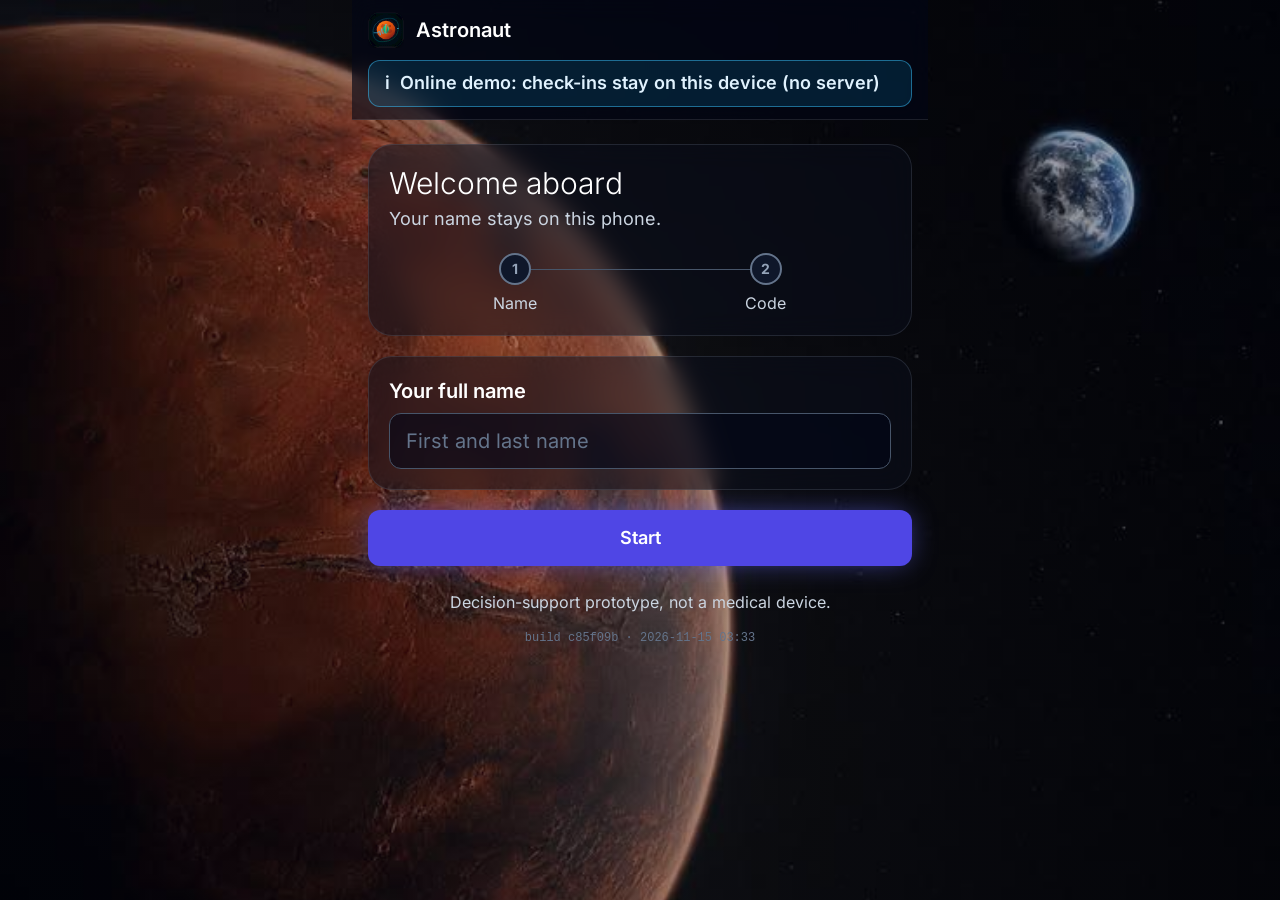
==== app/index.html @ e02593ae "Site: new NurtureAI Space app (static demo) Replaces the old single-page site with the static build " ====
<!doctype html>
<html lang="en">
  <head>
    <meta charset="UTF-8" />
    <meta name="viewport" content="width=device-width, initial-scale=1.0, viewport-fit=cover" />
    <meta name="theme-color" content="#020617" />
    <meta name="description" content="Offline-first daily health check-in for crew members." />
    <link rel="icon" href="/app/favicon.ico" sizes="any" />
    <link rel="icon" type="image/png" href="/app/logo/logo-192.png" />
    <link rel="apple-touch-icon" href="/app/apple-touch-icon.png" />
    <title>NurtureAI Astronaut</title>
    <script type="module" crossorigin src="/app/assets/index-hoAuuUsU.js"></script>
    <link rel="stylesheet" crossorigin href="/app/assets/index-DyAflFOO.css">
  <link rel="manifest" href="/app/manifest.webmanifest"><script id="vite-plugin-pwa:register-sw" src="/app/registerSW.js"></script></head>
  <body>
    <div id="root"></div>
  </body>
</html>
---- app/assets/index-DyAflFOO.css ----
@font-face{font-family:Inter;src:url(/app/fonts/inter-latin-var.woff2) format("woff2");font-weight:100 900;font-style:normal;font-display:swap}*,:before,:after{--tw-border-spacing-x: 0;--tw-border-spacing-y: 0;--tw-translate-x: 0;--tw-translate-y: 0;--tw-rotate: 0;--tw-skew-x: 0;--tw-skew-y: 0;--tw-scale-x: 1;--tw-scale-y: 1;--tw-pan-x: ;--tw-pan-y: ;--tw-pinch-zoom: ;--tw-scroll-snap-strictness: proximity;--tw-gradient-from-position: ;--tw-gradient-via-position: ;--tw-gradient-to-position: ;--tw-ordinal: ;--tw-slashed-zero: ;--tw-numeric-figure: ;--tw-numeric-spacing: ;--tw-numeric-fraction: ;--tw-ring-inset: ;--tw-ring-offset-width: 0px;--tw-ring-offset-color: #fff;--tw-ring-color: rgb(59 130 246 / .5);--tw-ring-offset-shadow: 0 0 #0000;--tw-ring-shadow: 0 0 #0000;--tw-shadow: 0 0 #0000;--tw-shadow-colored: 0 0 #0000;--tw-blur: ;--tw-brightness: ;--tw-contrast: ;--tw-grayscale: ;--tw-hue-rotate: ;--tw-invert: ;--tw-saturate: ;--tw-sepia: ;--tw-drop-shadow: ;--tw-backdrop-blur: ;--tw-backdrop-brightness: ;--tw-backdrop-contrast: ;--tw-backdrop-grayscale: ;--tw-backdrop-hue-rotate: ;--tw-backdrop-invert: ;--tw-backdrop-opacity: ;--tw-backdrop-saturate: ;--tw-backdrop-sepia: ;--tw-contain-size: ;--tw-contain-layout: ;--tw-contain-paint: ;--tw-contain-style: }::backdrop{--tw-border-spacing-x: 0;--tw-border-spacing-y: 0;--tw-translate-x: 0;--tw-translate-y: 0;--tw-rotate: 0;--tw-skew-x: 0;--tw-skew-y: 0;--tw-scale-x: 1;--tw-scale-y: 1;--tw-pan-x: ;--tw-pan-y: ;--tw-pinch-zoom: ;--tw-scroll-snap-strictness: proximity;--tw-gradient-from-position: ;--tw-gradient-via-position: ;--tw-gradient-to-position: ;--tw-ordinal: ;--tw-slashed-zero: ;--tw-numeric-figure: ;--tw-numeric-spacing: ;--tw-numeric-fraction: ;--tw-ring-inset: ;--tw-ring-offset-width: 0px;--tw-ring-offset-color: #fff;--tw-ring-color: rgb(59 130 246 / .5);--tw-ring-offset-shadow: 0 0 #0000;--tw-ring-shadow: 0 0 #0000;--tw-shadow: 0 0 #0000;--tw-shadow-colored: 0 0 #0000;--tw-blur: ;--tw-brightness: ;--tw-contrast: ;--tw-grayscale: ;--tw-hue-rotate: ;--tw-invert: ;--tw-saturate: ;--tw-sepia: ;--tw-drop-shadow: ;--tw-backdrop-blur: ;--tw-backdrop-brightness: ;--tw-backdrop-contrast: ;--tw-backdrop-grayscale: ;--tw-backdrop-hue-rotate: ;--tw-backdrop-invert: ;--tw-backdrop-opacity: ;--tw-backdrop-saturate: ;--tw-backdrop-sepia: ;--tw-contain-size: ;--tw-contain-layout: ;--tw-contain-paint: ;--tw-contain-style: }*,:before,:after{box-sizing:border-box;border-width:0;border-style:solid;border-color:#e5e7eb}:before,:after{--tw-content: ""}html,:host{line-height:1.5;-webkit-text-size-adjust:100%;-moz-tab-size:4;-o-tab-size:4;tab-size:4;font-family:Inter,Segoe UI,system-ui,-apple-system,Roboto,sans-serif;font-feature-settings:normal;font-variation-settings:normal;-webkit-tap-highlight-color:transparent}body{margin:0;line-height:inherit}hr{height:0;color:inherit;border-top-width:1px}abbr:where([title]){-webkit-text-decoration:underline dotted;text-decoration:underline dotted}h1,h2,h3,h4,h5,h6{font-size:inherit;font-weight:inherit}a{color:inherit;text-decoration:inherit}b,strong{font-weight:bolder}code,kbd,samp,pre{font-family:ui-monospace,SFMono-Regular,Menlo,Monaco,Consolas,Liberation Mono,Courier New,monospace;font-feature-settings:normal;font-variation-settings:normal;font-size:1em}small{font-size:80%}sub,sup{font-size:75%;line-height:0;position:relative;vertical-align:baseline}sub{bottom:-.25em}sup{top:-.5em}table{text-indent:0;border-color:inherit;border-collapse:collapse}button,input,optgroup,select,textarea{font-family:inherit;font-feature-settings:inherit;font-variation-settings:inherit;font-size:100%;font-weight:inherit;line-height:inherit;letter-spacing:inherit;color:inherit;margin:0;padding:0}button,select{text-transform:none}button,input:where([type=button]),input:where([type=reset]),input:where([type=submit]){-webkit-appearance:button;background-color:transparent;background-image:none}:-moz-focusring{outline:auto}:-moz-ui-invalid{box-shadow:none}progress{vertical-align:baseline}::-webkit-inner-spin-button,::-webkit-outer-spin-button{height:auto}[type=search]{-webkit-appearance:textfield;outline-offset:-2px}::-webkit-search-decoration{-webkit-appearance:none}::-webkit-file-upload-button{-webkit-appearance:button;font:inherit}summary{display:list-item}blockquote,dl,dd,h1,h2,h3,h4,h5,h6,hr,figure,p,pre{margin:0}fieldset{margin:0;padding:0}legend{padding:0}ol,ul,menu{list-style:none;margin:0;padding:0}dialog{padding:0}textarea{resize:vertical}input::-moz-placeholder,textarea::-moz-placeholder{opacity:1;color:#9ca3af}input::placeholder,textarea::placeholder{opacity:1;color:#9ca3af}button,[role=button]{cursor:pointer}:disabled{cursor:default}img,svg,video,canvas,audio,iframe,embed,object{display:block;vertical-align:middle}img,video{max-width:100%;height:auto}[hidden]:where(:not([hidden=until-found])){display:none}.glass{border-radius:1.5rem;border-width:1px;--tw-backdrop-blur: blur(12px);-webkit-backdrop-filter:var(--tw-backdrop-blur) var(--tw-backdrop-brightness) var(--tw-backdrop-contrast) var(--tw-backdrop-grayscale) var(--tw-backdrop-hue-rotate) var(--tw-backdrop-invert) var(--tw-backdrop-opacity) var(--tw-backdrop-saturate) var(--tw-backdrop-sepia);backdrop-filter:var(--tw-backdrop-blur) var(--tw-backdrop-brightness) var(--tw-backdrop-contrast) var(--tw-backdrop-grayscale) var(--tw-backdrop-hue-rotate) var(--tw-backdrop-invert) var(--tw-backdrop-opacity) var(--tw-backdrop-saturate) var(--tw-backdrop-sepia);background:#0a0e1c80;border-color:#94a3b82e}.btn-primary{display:inline-flex;min-height:56px;align-items:center;justify-content:center;gap:.5rem;border-radius:.75rem;padding-left:2rem;padding-right:2rem;font-size:1.125rem;line-height:1.75rem;font-weight:600;--tw-text-opacity: 1;color:rgb(255 255 255 / var(--tw-text-opacity, 1))}.btn-primary:active{--tw-brightness: brightness(1.1);filter:var(--tw-blur) var(--tw-brightness) var(--tw-contrast) var(--tw-grayscale) var(--tw-hue-rotate) var(--tw-invert) var(--tw-saturate) var(--tw-sepia) var(--tw-drop-shadow)}.btn-primary:disabled{opacity:.5}.btn-primary{background:#4f46e5;box-shadow:0 0 28px -6px #6366f1b3}.btn-secondary{display:inline-flex;min-height:52px;align-items:center;justify-content:center;gap:.5rem;border-radius:.75rem;border-width:1px;border-color:#94a3b880;padding-left:2rem;padding-right:2rem;font-size:1.125rem;line-height:1.75rem;font-weight:600;--tw-text-opacity: 1;color:rgb(255 255 255 / var(--tw-text-opacity, 1))}.btn-secondary:active{background-color:#ffffff1a}.sr-only{position:absolute;width:1px;height:1px;padding:0;margin:-1px;overflow:hidden;clip:rect(0,0,0,0);white-space:nowrap;border-width:0}.collapse{visibility:collapse}.fixed{position:fixed}.absolute{position:absolute}.relative{position:relative}.sticky{position:sticky}.inset-x-0{left:0;right:0}.bottom-0{bottom:0}.right-1\/2{right:50%}.top-0{top:0}.top-4{top:1rem}.z-10{z-index:10}.m-4{margin:1rem}.mx-auto{margin-left:auto;margin-right:auto}.mb-1{margin-bottom:.25rem}.mt-1{margin-top:.25rem}.mt-1\.5{margin-top:.375rem}.mt-2{margin-top:.5rem}.mt-3{margin-top:.75rem}.block{display:block}.flex{display:flex}.inline-flex{display:inline-flex}.grid{display:grid}.h-2{height:.5rem}.h-3{height:.75rem}.h-4{height:1rem}.h-5{height:1.25rem}.h-8{height:2rem}.h-9{height:2.25rem}.h-px{height:1px}.min-h-11{min-height:2.75rem}.min-h-14{min-height:3.5rem}.min-h-16{min-height:4rem}.min-h-20{min-height:5rem}.min-h-8{min-height:2rem}.min-h-screen{min-height:100vh}.w-14{width:3.5rem}.w-16{width:4rem}.w-2{width:.5rem}.w-20{width:5rem}.w-3{width:.75rem}.w-4{width:1rem}.w-5{width:1.25rem}.w-8{width:2rem}.w-9{width:2.25rem}.w-full{width:100%}.min-w-0{min-width:0px}.max-w-xl{max-width:36rem}.flex-1{flex:1 1 0%}.shrink-0{flex-shrink:0}.grid-cols-2{grid-template-columns:repeat(2,minmax(0,1fr))}.grid-cols-5{grid-template-columns:repeat(5,minmax(0,1fr))}.flex-col{flex-direction:column}.flex-wrap{flex-wrap:wrap}.place-items-center{place-items:center}.items-start{align-items:flex-start}.items-center{align-items:center}.items-stretch{align-items:stretch}.justify-center{justify-content:center}.justify-between{justify-content:space-between}.gap-1{gap:.25rem}.gap-1\.5{gap:.375rem}.gap-2{gap:.5rem}.gap-2\.5{gap:.625rem}.gap-3{gap:.75rem}.space-y-1>:not([hidden])~:not([hidden]){--tw-space-y-reverse: 0;margin-top:calc(.25rem * calc(1 - var(--tw-space-y-reverse)));margin-bottom:calc(.25rem * var(--tw-space-y-reverse))}.space-y-2>:not([hidden])~:not([hidden]){--tw-space-y-reverse: 0;margin-top:calc(.5rem * calc(1 - var(--tw-space-y-reverse)));margin-bottom:calc(.5rem * var(--tw-space-y-reverse))}.space-y-2\.5>:not([hidden])~:not([hidden]){--tw-space-y-reverse: 0;margin-top:calc(.625rem * calc(1 - var(--tw-space-y-reverse)));margin-bottom:calc(.625rem * var(--tw-space-y-reverse))}.space-y-3>:not([hidden])~:not([hidden]){--tw-space-y-reverse: 0;margin-top:calc(.75rem * calc(1 - var(--tw-space-y-reverse)));margin-bottom:calc(.75rem * var(--tw-space-y-reverse))}.space-y-4>:not([hidden])~:not([hidden]){--tw-space-y-reverse: 0;margin-top:calc(1rem * calc(1 - var(--tw-space-y-reverse)));margin-bottom:calc(1rem * var(--tw-space-y-reverse))}.space-y-5>:not([hidden])~:not([hidden]){--tw-space-y-reverse: 0;margin-top:calc(1.25rem * calc(1 - var(--tw-space-y-reverse)));margin-bottom:calc(1.25rem * var(--tw-space-y-reverse))}.truncate{overflow:hidden;text-overflow:ellipsis;white-space:nowrap}.rounded-2xl{border-radius:1rem}.rounded-full{border-radius:9999px}.rounded-lg{border-radius:.5rem}.rounded-xl{border-radius:.75rem}.border{border-width:1px}.border-2{border-width:2px}.border-b{border-bottom-width:1px}.border-t{border-top-width:1px}.border-t-2{border-top-width:2px}.border-dashed{border-style:dashed}.border-amber-400\/50{border-color:#fbbf2480}.border-amber-500\/40{border-color:#f59e0b66}.border-emerald-400{--tw-border-opacity: 1;border-color:rgb(52 211 153 / var(--tw-border-opacity, 1))}.border-emerald-400\/50{border-color:#34d39980}.border-emerald-500\/40{border-color:#10b98166}.border-indigo-400{--tw-border-opacity: 1;border-color:rgb(129 140 248 / var(--tw-border-opacity, 1))}.border-red-400\/60{border-color:#f8717199}.border-red-500\/40{border-color:#ef444466}.border-red-500\/50{border-color:#ef444480}.border-sky-400\/50{border-color:#38bdf880}.border-sky-500\/40{border-color:#0ea5e966}.border-slate-400\/50{border-color:#94a3b880}.border-slate-500{--tw-border-opacity: 1;border-color:rgb(100 116 139 / var(--tw-border-opacity, 1))}.border-slate-500\/60{border-color:#64748b99}.border-slate-600{--tw-border-opacity: 1;border-color:rgb(71 85 105 / var(--tw-border-opacity, 1))}.border-white\/10{border-color:#ffffff1a}.bg-amber-400{--tw-bg-opacity: 1;background-color:rgb(251 191 36 / var(--tw-bg-opacity, 1))}.bg-amber-500\/10{background-color:#f59e0b1a}.bg-amber-500\/15{background-color:#f59e0b26}.bg-emerald-400{--tw-bg-opacity: 1;background-color:rgb(52 211 153 / var(--tw-bg-opacity, 1))}.bg-emerald-400\/60{background-color:#34d39999}.bg-emerald-500\/10{background-color:#10b9811a}.bg-emerald-500\/15{background-color:#10b98126}.bg-indigo-500\/25{background-color:#6366f140}.bg-red-500{--tw-bg-opacity: 1;background-color:rgb(239 68 68 / var(--tw-bg-opacity, 1))}.bg-red-500\/10{background-color:#ef44441a}.bg-red-500\/15{background-color:#ef444426}.bg-sky-500\/15{background-color:#0ea5e926}.bg-slate-600{--tw-bg-opacity: 1;background-color:rgb(71 85 105 / var(--tw-bg-opacity, 1))}.bg-slate-900{--tw-bg-opacity: 1;background-color:rgb(15 23 42 / var(--tw-bg-opacity, 1))}.bg-slate-950\/50{background-color:#02061780}.bg-slate-950\/60{background-color:#02061799}.bg-slate-950\/70{background-color:#020617b3}.object-contain{-o-object-fit:contain;object-fit:contain}.p-2\.5{padding:.625rem}.p-3{padding:.75rem}.p-4{padding:1rem}.p-5{padding:1.25rem}.px-1{padding-left:.25rem;padding-right:.25rem}.px-3{padding-left:.75rem;padding-right:.75rem}.px-4{padding-left:1rem;padding-right:1rem}.py-1{padding-top:.25rem;padding-bottom:.25rem}.py-1\.5{padding-top:.375rem;padding-bottom:.375rem}.py-2\.5{padding-top:.625rem;padding-bottom:.625rem}.py-6{padding-top:1.5rem;padding-bottom:1.5rem}.pb-24{padding-bottom:6rem}.pb-3{padding-bottom:.75rem}.pb-4{padding-bottom:1rem}.pb-\[env\(safe-area-inset-bottom\)\]{padding-bottom:env(safe-area-inset-bottom)}.pt-4{padding-top:1rem}.pt-\[max\(0\.75rem\,env\(safe-area-inset-top\)\)\]{padding-top:max(.75rem,env(safe-area-inset-top))}.text-center{text-align:center}.font-mono{font-family:ui-monospace,SFMono-Regular,Menlo,Monaco,Consolas,Liberation Mono,Courier New,monospace}.text-2xl{font-size:1.5rem;line-height:2rem}.text-3xl{font-size:1.875rem;line-height:2.25rem}.text-base{font-size:1rem;line-height:1.5rem}.text-lg{font-size:1.125rem;line-height:1.75rem}.text-sm{font-size:.875rem;line-height:1.25rem}.text-xl{font-size:1.25rem;line-height:1.75rem}.text-xs{font-size:.75rem;line-height:1rem}.font-bold{font-weight:700}.font-light{font-weight:300}.font-normal{font-weight:400}.font-semibold{font-weight:600}.uppercase{text-transform:uppercase}.lowercase{text-transform:lowercase}.italic{font-style:italic}.leading-none{line-height:1}.leading-relaxed{line-height:1.625}.leading-snug{line-height:1.375}.text-amber-100{--tw-text-opacity: 1;color:rgb(254 243 199 / var(--tw-text-opacity, 1))}.text-amber-300{--tw-text-opacity: 1;color:rgb(252 211 77 / var(--tw-text-opacity, 1))}.text-emerald-200{--tw-text-opacity: 1;color:rgb(167 243 208 / var(--tw-text-opacity, 1))}.text-emerald-300{--tw-text-opacity: 1;color:rgb(110 231 183 / var(--tw-text-opacity, 1))}.text-indigo-300{--tw-text-opacity: 1;color:rgb(165 180 252 / var(--tw-text-opacity, 1))}.text-red-100{--tw-text-opacity: 1;color:rgb(254 226 226 / var(--tw-text-opacity, 1))}.text-red-200{--tw-text-opacity: 1;color:rgb(254 202 202 / var(--tw-text-opacity, 1))}.text-red-300{--tw-text-opacity: 1;color:rgb(252 165 165 / var(--tw-text-opacity, 1))}.text-sky-100{--tw-text-opacity: 1;color:rgb(224 242 254 / var(--tw-text-opacity, 1))}.text-sky-300{--tw-text-opacity: 1;color:rgb(125 211 252 / var(--tw-text-opacity, 1))}.text-slate-100{--tw-text-opacity: 1;color:rgb(241 245 249 / var(--tw-text-opacity, 1))}.text-slate-200{--tw-text-opacity: 1;color:rgb(226 232 240 / var(--tw-text-opacity, 1))}.text-slate-300{--tw-text-opacity: 1;color:rgb(203 213 225 / var(--tw-text-opacity, 1))}.text-slate-400{--tw-text-opacity: 1;color:rgb(148 163 184 / var(--tw-text-opacity, 1))}.text-slate-500{--tw-text-opacity: 1;color:rgb(100 116 139 / var(--tw-text-opacity, 1))}.text-slate-950{--tw-text-opacity: 1;color:rgb(2 6 23 / var(--tw-text-opacity, 1))}.text-white{--tw-text-opacity: 1;color:rgb(255 255 255 / var(--tw-text-opacity, 1))}.underline{text-decoration-line:underline}.underline-offset-4{text-underline-offset:4px}.opacity-80{opacity:.8}.shadow-\[0_0_18px_rgba\(99\,102\,241\,0\.45\)\]{--tw-shadow: 0 0 18px rgba(99,102,241,.45);--tw-shadow-colored: 0 0 18px var(--tw-shadow-color);box-shadow:var(--tw-ring-offset-shadow, 0 0 #0000),var(--tw-ring-shadow, 0 0 #0000),var(--tw-shadow)}.filter{filter:var(--tw-blur) var(--tw-brightness) var(--tw-contrast) var(--tw-grayscale) var(--tw-hue-rotate) var(--tw-invert) var(--tw-saturate) var(--tw-sepia) var(--tw-drop-shadow)}.backdrop-blur-md{--tw-backdrop-blur: blur(12px);-webkit-backdrop-filter:var(--tw-backdrop-blur) var(--tw-backdrop-brightness) var(--tw-backdrop-contrast) var(--tw-backdrop-grayscale) var(--tw-backdrop-hue-rotate) var(--tw-backdrop-invert) var(--tw-backdrop-opacity) var(--tw-backdrop-saturate) var(--tw-backdrop-sepia);backdrop-filter:var(--tw-backdrop-blur) var(--tw-backdrop-brightness) var(--tw-backdrop-contrast) var(--tw-backdrop-grayscale) var(--tw-backdrop-hue-rotate) var(--tw-backdrop-invert) var(--tw-backdrop-opacity) var(--tw-backdrop-saturate) var(--tw-backdrop-sepia)}:root{color-scheme:dark}html,body,#root{background:transparent}body{font-family:Inter,Segoe UI,system-ui,-apple-system,Roboto,sans-serif;color:#f8fafc;-webkit-tap-highlight-color:transparent;overscroll-behavior-y:none}body:before{content:"";position:fixed;top:0;right:0;bottom:0;left:0;z-index:-1;pointer-events:none;background:linear-gradient(#02061759,#02061759),url(/app/bg/space.jpg) center / cover no-repeat,#020617}button{touch-action:manipulation}:focus-visible{outline:3px solid #a5b4fc;outline-offset:2px}@media (prefers-reduced-motion: reduce){*,*:before,*:after{animation-duration:.001ms!important;animation-iteration-count:1!important;transition-duration:.001ms!important}}.placeholder\:text-lg::-moz-placeholder{font-size:1.125rem;line-height:1.75rem}.placeholder\:text-lg::placeholder{font-size:1.125rem;line-height:1.75rem}.placeholder\:text-slate-500::-moz-placeholder{--tw-text-opacity: 1;color:rgb(100 116 139 / var(--tw-text-opacity, 1))}.placeholder\:text-slate-500::placeholder{--tw-text-opacity: 1;color:rgb(100 116 139 / var(--tw-text-opacity, 1))}.focus\:border-indigo-400:focus{--tw-border-opacity: 1;border-color:rgb(129 140 248 / var(--tw-border-opacity, 1))}.focus\:outline-none:focus{outline:2px solid transparent;outline-offset:2px}.active\:bg-red-500\/20:active{background-color:#ef444433}.active\:bg-white\/10:active{background-color:#ffffff1a}
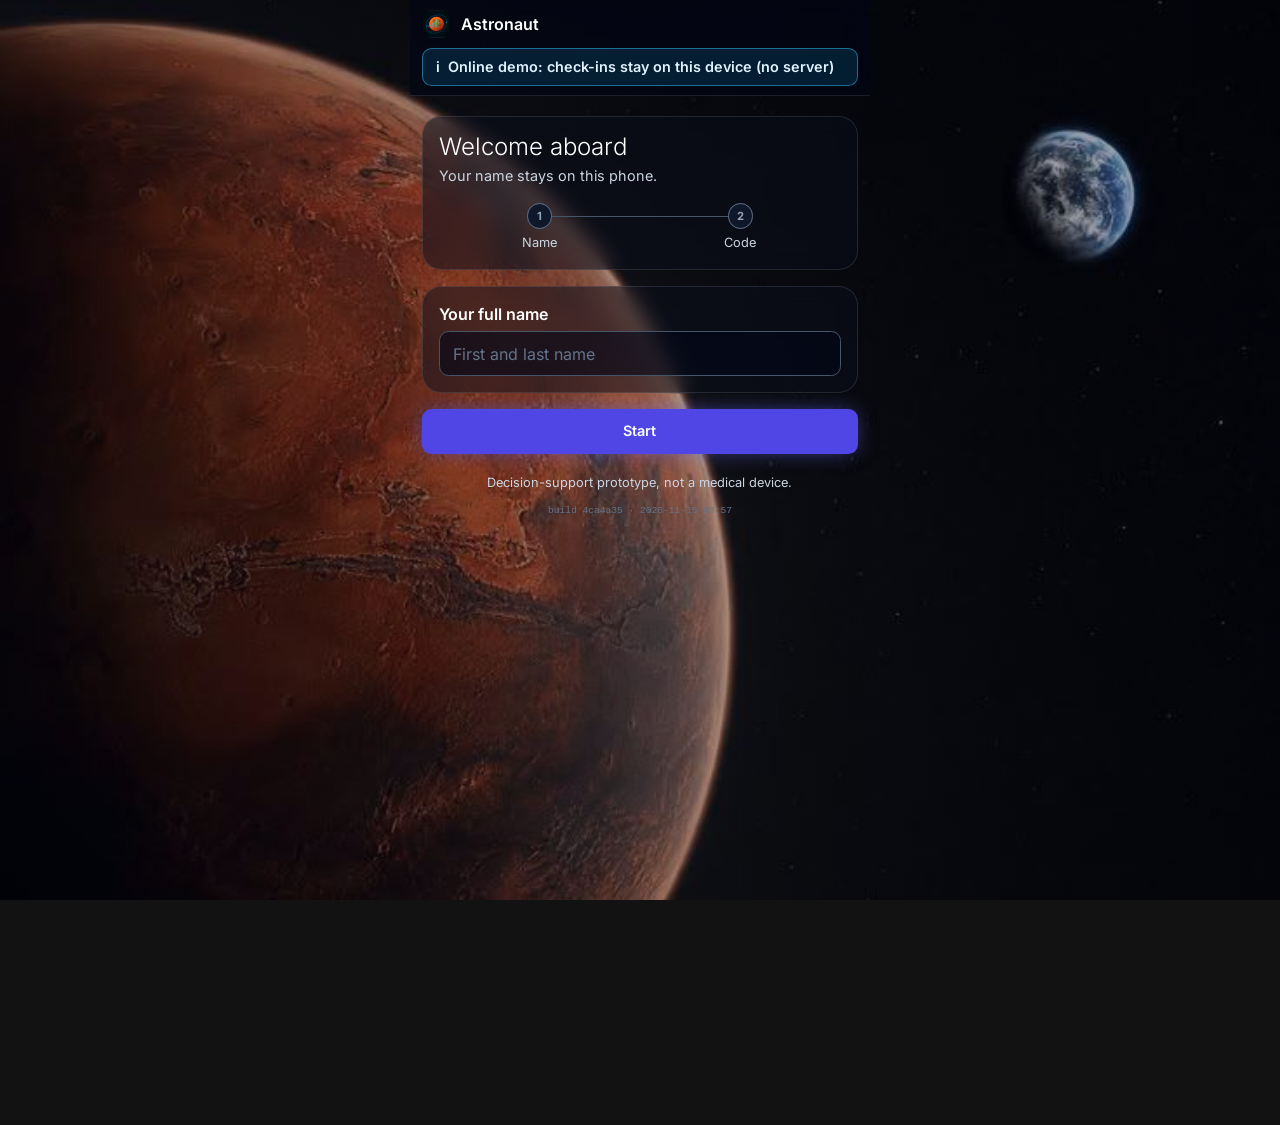
==== commit 9f7a1ca7: "Site: zoom 0.8, bigger logo, new favicon, typeable Sol Co-Authored-By: Claude Opus 5.5 <noreply@anth" ====
--- a/app/index.html
+++ b/app/index.html
@@ -5,12 +5,12 @@
     <meta name="viewport" content="width=device-width, initial-scale=1.0, viewport-fit=cover" />
     <meta name="theme-color" content="#020617" />
     <meta name="description" content="Offline-first daily health check-in for crew members." />
-    <link rel="icon" href="/app/favicon.ico" sizes="any" />
-    <link rel="icon" type="image/png" href="/app/logo/logo-192.png" />
-    <link rel="apple-touch-icon" href="/app/apple-touch-icon.png" />
+    <link rel="icon" href="/app/favicon.ico?v=3" sizes="any" />
+    <link rel="icon" type="image/png" href="/app/logo/logo-192.png?v=3" />
+    <link rel="apple-touch-icon" href="/app/apple-touch-icon.png?v=3" />
     <title>NurtureAI Astronaut</title>
-    <script type="module" crossorigin src="/app/assets/index-hoAuuUsU.js"></script>
-    <link rel="stylesheet" crossorigin href="/app/assets/index-DyAflFOO.css">
+    <script type="module" crossorigin src="/app/assets/index-CStSE4xU.js"></script>
+    <link rel="stylesheet" crossorigin href="/app/assets/index-CRqtPwnU.css">
   <link rel="manifest" href="/app/manifest.webmanifest"><script id="vite-plugin-pwa:register-sw" src="/app/registerSW.js"></script></head>
   <body>
     <div id="root"></div>
--- a/app/assets/index-CRqtPwnU.css
+++ b/app/assets/index-CRqtPwnU.css
@@ -0,0 +1 @@
+@font-face{font-family:Inter;src:url(/app/fonts/inter-latin-var.woff2) format("woff2");font-weight:100 900;font-style:normal;font-display:swap}*,:before,:after{--tw-border-spacing-x: 0;--tw-border-spacing-y: 0;--tw-translate-x: 0;--tw-translate-y: 0;--tw-rotate: 0;--tw-skew-x: 0;--tw-skew-y: 0;--tw-scale-x: 1;--tw-scale-y: 1;--tw-pan-x: ;--tw-pan-y: ;--tw-pinch-zoom: ;--tw-scroll-snap-strictness: proximity;--tw-gradient-from-position: ;--tw-gradient-via-position: ;--tw-gradient-to-position: ;--tw-ordinal: ;--tw-slashed-zero: ;--tw-numeric-figure: ;--tw-numeric-spacing: ;--tw-numeric-fraction: ;--tw-ring-inset: ;--tw-ring-offset-width: 0px;--tw-ring-offset-color: #fff;--tw-ring-color: rgb(59 130 246 / .5);--tw-ring-offset-shadow: 0 0 #0000;--tw-ring-shadow: 0 0 #0000;--tw-shadow: 0 0 #0000;--tw-shadow-colored: 0 0 #0000;--tw-blur: ;--tw-brightness: ;--tw-contrast: ;--tw-grayscale: ;--tw-hue-rotate: ;--tw-invert: ;--tw-saturate: ;--tw-sepia: ;--tw-drop-shadow: ;--tw-backdrop-blur: ;--tw-backdrop-brightness: ;--tw-backdrop-contrast: ;--tw-backdrop-grayscale: ;--tw-backdrop-hue-rotate: ;--tw-backdrop-invert: ;--tw-backdrop-opacity: ;--tw-backdrop-saturate: ;--tw-backdrop-sepia: ;--tw-contain-size: ;--tw-contain-layout: ;--tw-contain-paint: ;--tw-contain-style: }::backdrop{--tw-border-spacing-x: 0;--tw-border-spacing-y: 0;--tw-translate-x: 0;--tw-translate-y: 0;--tw-rotate: 0;--tw-skew-x: 0;--tw-skew-y: 0;--tw-scale-x: 1;--tw-scale-y: 1;--tw-pan-x: ;--tw-pan-y: ;--tw-pinch-zoom: ;--tw-scroll-snap-strictness: proximity;--tw-gradient-from-position: ;--tw-gradient-via-position: ;--tw-gradient-to-position: ;--tw-ordinal: ;--tw-slashed-zero: ;--tw-numeric-figure: ;--tw-numeric-spacing: ;--tw-numeric-fraction: ;--tw-ring-inset: ;--tw-ring-offset-width: 0px;--tw-ring-offset-color: #fff;--tw-ring-color: rgb(59 130 246 / .5);--tw-ring-offset-shadow: 0 0 #0000;--tw-ring-shadow: 0 0 #0000;--tw-shadow: 0 0 #0000;--tw-shadow-colored: 0 0 #0000;--tw-blur: ;--tw-brightness: ;--tw-contrast: ;--tw-grayscale: ;--tw-hue-rotate: ;--tw-invert: ;--tw-saturate: ;--tw-sepia: ;--tw-drop-shadow: ;--tw-backdrop-blur: ;--tw-backdrop-brightness: ;--tw-backdrop-contrast: ;--tw-backdrop-grayscale: ;--tw-backdrop-hue-rotate: ;--tw-backdrop-invert: ;--tw-backdrop-opacity: ;--tw-backdrop-saturate: ;--tw-backdrop-sepia: ;--tw-contain-size: ;--tw-contain-layout: ;--tw-contain-paint: ;--tw-contain-style: }*,:before,:after{box-sizing:border-box;border-width:0;border-style:solid;border-color:#e5e7eb}:before,:after{--tw-content: ""}html,:host{line-height:1.5;-webkit-text-size-adjust:100%;-moz-tab-size:4;-o-tab-size:4;tab-size:4;font-family:Inter,Segoe UI,system-ui,-apple-system,Roboto,sans-serif;font-feature-settings:normal;font-variation-settings:normal;-webkit-tap-highlight-color:transparent}body{margin:0;line-height:inherit}hr{height:0;color:inherit;border-top-width:1px}abbr:where([title]){-webkit-text-decoration:underline dotted;text-decoration:underline dotted}h1,h2,h3,h4,h5,h6{font-size:inherit;font-weight:inherit}a{color:inherit;text-decoration:inherit}b,strong{font-weight:bolder}code,kbd,samp,pre{font-family:ui-monospace,SFMono-Regular,Menlo,Monaco,Consolas,Liberation Mono,Courier New,monospace;font-feature-settings:normal;font-variation-settings:normal;font-size:1em}small{font-size:80%}sub,sup{font-size:75%;line-height:0;position:relative;vertical-align:baseline}sub{bottom:-.25em}sup{top:-.5em}table{text-indent:0;border-color:inherit;border-collapse:collapse}button,input,optgroup,select,textarea{font-family:inherit;font-feature-settings:inherit;font-variation-settings:inherit;font-size:100%;font-weight:inherit;line-height:inherit;letter-spacing:inherit;color:inherit;margin:0;padding:0}button,select{text-transform:none}button,input:where([type=button]),input:where([type=reset]),input:where([type=submit]){-webkit-appearance:button;background-color:transparent;background-image:none}:-moz-focusring{outline:auto}:-moz-ui-invalid{box-shadow:none}progress{vertical-align:baseline}::-webkit-inner-spin-button,::-webkit-outer-spin-button{height:auto}[type=search]{-webkit-appearance:textfield;outline-offset:-2px}::-webkit-search-decoration{-webkit-appearance:none}::-webkit-file-upload-button{-webkit-appearance:button;font:inherit}summary{display:list-item}blockquote,dl,dd,h1,h2,h3,h4,h5,h6,hr,figure,p,pre{margin:0}fieldset{margin:0;padding:0}legend{padding:0}ol,ul,menu{list-style:none;margin:0;padding:0}dialog{padding:0}textarea{resize:vertical}input::-moz-placeholder,textarea::-moz-placeholder{opacity:1;color:#9ca3af}input::placeholder,textarea::placeholder{opacity:1;color:#9ca3af}button,[role=button]{cursor:pointer}:disabled{cursor:default}img,svg,video,canvas,audio,iframe,embed,object{display:block;vertical-align:middle}img,video{max-width:100%;height:auto}[hidden]:where(:not([hidden=until-found])){display:none}.glass{border-radius:1.5rem;border-width:1px;--tw-backdrop-blur: blur(12px);-webkit-backdrop-filter:var(--tw-backdrop-blur) var(--tw-backdrop-brightness) var(--tw-backdrop-contrast) var(--tw-backdrop-grayscale) var(--tw-backdrop-hue-rotate) var(--tw-backdrop-invert) var(--tw-backdrop-opacity) var(--tw-backdrop-saturate) var(--tw-backdrop-sepia);backdrop-filter:var(--tw-backdrop-blur) var(--tw-backdrop-brightness) var(--tw-backdrop-contrast) var(--tw-backdrop-grayscale) var(--tw-backdrop-hue-rotate) var(--tw-backdrop-invert) var(--tw-backdrop-opacity) var(--tw-backdrop-saturate) var(--tw-backdrop-sepia);background:#0a0e1c80;border-color:#94a3b82e}.btn-primary{display:inline-flex;min-height:56px;align-items:center;justify-content:center;gap:.5rem;border-radius:.75rem;padding-left:2rem;padding-right:2rem;font-size:1.125rem;line-height:1.75rem;font-weight:600;--tw-text-opacity: 1;color:rgb(255 255 255 / var(--tw-text-opacity, 1))}.btn-primary:active{--tw-brightness: brightness(1.1);filter:var(--tw-blur) var(--tw-brightness) var(--tw-contrast) var(--tw-grayscale) var(--tw-hue-rotate) var(--tw-invert) var(--tw-saturate) var(--tw-sepia) var(--tw-drop-shadow)}.btn-primary:disabled{opacity:.5}.btn-primary{background:#4f46e5;box-shadow:0 0 28px -6px #6366f1b3}.btn-secondary{display:inline-flex;min-height:52px;align-items:center;justify-content:center;gap:.5rem;border-radius:.75rem;border-width:1px;border-color:#94a3b880;padding-left:2rem;padding-right:2rem;font-size:1.125rem;line-height:1.75rem;font-weight:600;--tw-text-opacity: 1;color:rgb(255 255 255 / var(--tw-text-opacity, 1))}.btn-secondary:active{background-color:#ffffff1a}.sr-only{position:absolute;width:1px;height:1px;padding:0;margin:-1px;overflow:hidden;clip:rect(0,0,0,0);white-space:nowrap;border-width:0}.collapse{visibility:collapse}.fixed{position:fixed}.absolute{position:absolute}.relative{position:relative}.sticky{position:sticky}.inset-x-0{left:0;right:0}.bottom-0{bottom:0}.right-1\/2{right:50%}.top-0{top:0}.top-4{top:1rem}.z-10{z-index:10}.m-4{margin:1rem}.mx-auto{margin-left:auto;margin-right:auto}.mb-1{margin-bottom:.25rem}.mt-1{margin-top:.25rem}.mt-1\.5{margin-top:.375rem}.mt-2{margin-top:.5rem}.mt-3{margin-top:.75rem}.block{display:block}.flex{display:flex}.inline-flex{display:inline-flex}.grid{display:grid}.h-2{height:.5rem}.h-3{height:.75rem}.h-4{height:1rem}.h-5{height:1.25rem}.h-8{height:2rem}.h-9{height:2.25rem}.h-px{height:1px}.min-h-11{min-height:2.75rem}.min-h-14{min-height:3.5rem}.min-h-16{min-height:4rem}.min-h-20{min-height:5rem}.min-h-8{min-height:2rem}.min-h-screen{min-height:100vh}.w-14{width:3.5rem}.w-16{width:4rem}.w-2{width:.5rem}.w-24{width:6rem}.w-3{width:.75rem}.w-4{width:1rem}.w-5{width:1.25rem}.w-8{width:2rem}.w-9{width:2.25rem}.w-full{width:100%}.min-w-0{min-width:0px}.max-w-xl{max-width:36rem}.flex-1{flex:1 1 0%}.shrink-0{flex-shrink:0}.grid-cols-2{grid-template-columns:repeat(2,minmax(0,1fr))}.grid-cols-5{grid-template-columns:repeat(5,minmax(0,1fr))}.flex-col{flex-direction:column}.flex-wrap{flex-wrap:wrap}.place-items-center{place-items:center}.items-start{align-items:flex-start}.items-center{align-items:center}.items-stretch{align-items:stretch}.justify-center{justify-content:center}.justify-between{justify-content:space-between}.gap-1{gap:.25rem}.gap-1\.5{gap:.375rem}.gap-2{gap:.5rem}.gap-2\.5{gap:.625rem}.gap-3{gap:.75rem}.space-y-1>:not([hidden])~:not([hidden]){--tw-space-y-reverse: 0;margin-top:calc(.25rem * calc(1 - var(--tw-space-y-reverse)));margin-bottom:calc(.25rem * var(--tw-space-y-reverse))}.space-y-2>:not([hidden])~:not([hidden]){--tw-space-y-reverse: 0;margin-top:calc(.5rem * calc(1 - var(--tw-space-y-reverse)));margin-bottom:calc(.5rem * var(--tw-space-y-reverse))}.space-y-2\.5>:not([hidden])~:not([hidden]){--tw-space-y-reverse: 0;margin-top:calc(.625rem * calc(1 - var(--tw-space-y-reverse)));margin-bottom:calc(.625rem * var(--tw-space-y-reverse))}.space-y-3>:not([hidden])~:not([hidden]){--tw-space-y-reverse: 0;margin-top:calc(.75rem * calc(1 - var(--tw-space-y-reverse)));margin-bottom:calc(.75rem * var(--tw-space-y-reverse))}.space-y-4>:not([hidden])~:not([hidden]){--tw-space-y-reverse: 0;margin-top:calc(1rem * calc(1 - var(--tw-space-y-reverse)));margin-bottom:calc(1rem * var(--tw-space-y-reverse))}.space-y-5>:not([hidden])~:not([hidden]){--tw-space-y-reverse: 0;margin-top:calc(1.25rem * calc(1 - var(--tw-space-y-reverse)));margin-bottom:calc(1.25rem * var(--tw-space-y-reverse))}.truncate{overflow:hidden;text-overflow:ellipsis;white-space:nowrap}.rounded-2xl{border-radius:1rem}.rounded-full{border-radius:9999px}.rounded-lg{border-radius:.5rem}.rounded-xl{border-radius:.75rem}.border{border-width:1px}.border-2{border-width:2px}.border-b{border-bottom-width:1px}.border-t{border-top-width:1px}.border-t-2{border-top-width:2px}.border-dashed{border-style:dashed}.border-amber-400\/50{border-color:#fbbf2480}.border-amber-500\/40{border-color:#f59e0b66}.border-emerald-400{--tw-border-opacity: 1;border-color:rgb(52 211 153 / var(--tw-border-opacity, 1))}.border-emerald-400\/50{border-color:#34d39980}.border-emerald-500\/40{border-color:#10b98166}.border-indigo-400{--tw-border-opacity: 1;border-color:rgb(129 140 248 / var(--tw-border-opacity, 1))}.border-red-400{--tw-border-opacity: 1;border-color:rgb(248 113 113 / var(--tw-border-opacity, 1))}.border-red-400\/60{border-color:#f8717199}.border-red-500\/40{border-color:#ef444466}.border-red-500\/50{border-color:#ef444480}.border-sky-400\/50{border-color:#38bdf880}.border-sky-500\/40{border-color:#0ea5e966}.border-slate-400\/50{border-color:#94a3b880}.border-slate-500{--tw-border-opacity: 1;border-color:rgb(100 116 139 / var(--tw-border-opacity, 1))}.border-slate-500\/60{border-color:#64748b99}.border-slate-600{--tw-border-opacity: 1;border-color:rgb(71 85 105 / var(--tw-border-opacity, 1))}.border-white\/10{border-color:#ffffff1a}.bg-amber-400{--tw-bg-opacity: 1;background-color:rgb(251 191 36 / var(--tw-bg-opacity, 1))}.bg-amber-500\/10{background-color:#f59e0b1a}.bg-amber-500\/15{background-color:#f59e0b26}.bg-emerald-400{--tw-bg-opacity: 1;background-color:rgb(52 211 153 / var(--tw-bg-opacity, 1))}.bg-emerald-400\/60{background-color:#34d39999}.bg-emerald-500\/10{background-color:#10b9811a}.bg-emerald-500\/15{background-color:#10b98126}.bg-indigo-500\/25{background-color:#6366f140}.bg-red-500{--tw-bg-opacity: 1;background-color:rgb(239 68 68 / var(--tw-bg-opacity, 1))}.bg-red-500\/10{background-color:#ef44441a}.bg-red-500\/15{background-color:#ef444426}.bg-sky-500\/15{background-color:#0ea5e926}.bg-slate-600{--tw-bg-opacity: 1;background-color:rgb(71 85 105 / var(--tw-bg-opacity, 1))}.bg-slate-900{--tw-bg-opacity: 1;background-color:rgb(15 23 42 / var(--tw-bg-opacity, 1))}.bg-slate-950\/50{background-color:#02061780}.bg-slate-950\/60{background-color:#02061799}.bg-slate-950\/70{background-color:#020617b3}.object-contain{-o-object-fit:contain;object-fit:contain}.p-2\.5{padding:.625rem}.p-3{padding:.75rem}.p-4{padding:1rem}.p-5{padding:1.25rem}.px-1{padding-left:.25rem;padding-right:.25rem}.px-3{padding-left:.75rem;padding-right:.75rem}.px-4{padding-left:1rem;padding-right:1rem}.py-1{padding-top:.25rem;padding-bottom:.25rem}.py-1\.5{padding-top:.375rem;padding-bottom:.375rem}.py-2\.5{padding-top:.625rem;padding-bottom:.625rem}.py-6{padding-top:1.5rem;padding-bottom:1.5rem}.pb-24{padding-bottom:6rem}.pb-3{padding-bottom:.75rem}.pb-4{padding-bottom:1rem}.pb-\[env\(safe-area-inset-bottom\)\]{padding-bottom:env(safe-area-inset-bottom)}.pt-4{padding-top:1rem}.pt-\[max\(0\.75rem\,env\(safe-area-inset-top\)\)\]{padding-top:max(.75rem,env(safe-area-inset-top))}.text-center{text-align:center}.text-right{text-align:right}.font-mono{font-family:ui-monospace,SFMono-Regular,Menlo,Monaco,Consolas,Liberation Mono,Courier New,monospace}.text-2xl{font-size:1.5rem;line-height:2rem}.text-3xl{font-size:1.875rem;line-height:2.25rem}.text-base{font-size:1rem;line-height:1.5rem}.text-lg{font-size:1.125rem;line-height:1.75rem}.text-sm{font-size:.875rem;line-height:1.25rem}.text-xl{font-size:1.25rem;line-height:1.75rem}.text-xs{font-size:.75rem;line-height:1rem}.font-bold{font-weight:700}.font-light{font-weight:300}.font-normal{font-weight:400}.font-semibold{font-weight:600}.uppercase{text-transform:uppercase}.lowercase{text-transform:lowercase}.italic{font-style:italic}.leading-none{line-height:1}.leading-relaxed{line-height:1.625}.leading-snug{line-height:1.375}.text-amber-100{--tw-text-opacity: 1;color:rgb(254 243 199 / var(--tw-text-opacity, 1))}.text-amber-300{--tw-text-opacity: 1;color:rgb(252 211 77 / var(--tw-text-opacity, 1))}.text-emerald-200{--tw-text-opacity: 1;color:rgb(167 243 208 / var(--tw-text-opacity, 1))}.text-emerald-300{--tw-text-opacity: 1;color:rgb(110 231 183 / var(--tw-text-opacity, 1))}.text-indigo-300{--tw-text-opacity: 1;color:rgb(165 180 252 / var(--tw-text-opacity, 1))}.text-red-100{--tw-text-opacity: 1;color:rgb(254 226 226 / var(--tw-text-opacity, 1))}.text-red-200{--tw-text-opacity: 1;color:rgb(254 202 202 / var(--tw-text-opacity, 1))}.text-red-300{--tw-text-opacity: 1;color:rgb(252 165 165 / var(--tw-text-opacity, 1))}.text-sky-100{--tw-text-opacity: 1;color:rgb(224 242 254 / var(--tw-text-opacity, 1))}.text-sky-300{--tw-text-opacity: 1;color:rgb(125 211 252 / var(--tw-text-opacity, 1))}.text-slate-100{--tw-text-opacity: 1;color:rgb(241 245 249 / var(--tw-text-opacity, 1))}.text-slate-200{--tw-text-opacity: 1;color:rgb(226 232 240 / var(--tw-text-opacity, 1))}.text-slate-300{--tw-text-opacity: 1;color:rgb(203 213 225 / var(--tw-text-opacity, 1))}.text-slate-400{--tw-text-opacity: 1;color:rgb(148 163 184 / var(--tw-text-opacity, 1))}.text-slate-500{--tw-text-opacity: 1;color:rgb(100 116 139 / var(--tw-text-opacity, 1))}.text-slate-950{--tw-text-opacity: 1;color:rgb(2 6 23 / var(--tw-text-opacity, 1))}.text-white{--tw-text-opacity: 1;color:rgb(255 255 255 / var(--tw-text-opacity, 1))}.underline{text-decoration-line:underline}.underline-offset-4{text-underline-offset:4px}.opacity-80{opacity:.8}.shadow-\[0_0_18px_rgba\(99\,102\,241\,0\.45\)\]{--tw-shadow: 0 0 18px rgba(99,102,241,.45);--tw-shadow-colored: 0 0 18px var(--tw-shadow-color);box-shadow:var(--tw-ring-offset-shadow, 0 0 #0000),var(--tw-ring-shadow, 0 0 #0000),var(--tw-shadow)}.filter{filter:var(--tw-blur) var(--tw-brightness) var(--tw-contrast) var(--tw-grayscale) var(--tw-hue-rotate) var(--tw-invert) var(--tw-saturate) var(--tw-sepia) var(--tw-drop-shadow)}.backdrop-blur-md{--tw-backdrop-blur: blur(12px);-webkit-backdrop-filter:var(--tw-backdrop-blur) var(--tw-backdrop-brightness) var(--tw-backdrop-contrast) var(--tw-backdrop-grayscale) var(--tw-backdrop-hue-rotate) var(--tw-backdrop-invert) var(--tw-backdrop-opacity) var(--tw-backdrop-saturate) var(--tw-backdrop-sepia);backdrop-filter:var(--tw-backdrop-blur) var(--tw-backdrop-brightness) var(--tw-backdrop-contrast) var(--tw-backdrop-grayscale) var(--tw-backdrop-hue-rotate) var(--tw-backdrop-invert) var(--tw-backdrop-opacity) var(--tw-backdrop-saturate) var(--tw-backdrop-sepia)}:root{color-scheme:dark}html,body,#root{background:transparent}body{font-family:Inter,Segoe UI,system-ui,-apple-system,Roboto,sans-serif;color:#f8fafc;-webkit-tap-highlight-color:transparent;overscroll-behavior-y:none}body:before{content:"";position:fixed;top:0;right:0;bottom:0;left:0;z-index:-1;pointer-events:none;background:linear-gradient(#02061759,#02061759),url(/app/bg/space.jpg) center / cover no-repeat,#020617}button{touch-action:manipulation}@media (min-width: 1024px){html{zoom:.8}body,.min-h-screen{min-height:125vh}}:focus-visible{outline:3px solid #a5b4fc;outline-offset:2px}@media (prefers-reduced-motion: reduce){*,*:before,*:after{animation-duration:.001ms!important;animation-iteration-count:1!important;transition-duration:.001ms!important}}.placeholder\:text-lg::-moz-placeholder{font-size:1.125rem;line-height:1.75rem}.placeholder\:text-lg::placeholder{font-size:1.125rem;line-height:1.75rem}.placeholder\:text-slate-500::-moz-placeholder{--tw-text-opacity: 1;color:rgb(100 116 139 / var(--tw-text-opacity, 1))}.placeholder\:text-slate-500::placeholder{--tw-text-opacity: 1;color:rgb(100 116 139 / var(--tw-text-opacity, 1))}.focus\:border-indigo-400:focus{--tw-border-opacity: 1;border-color:rgb(129 140 248 / var(--tw-border-opacity, 1))}.focus\:outline-none:focus{outline:2px solid transparent;outline-offset:2px}.active\:bg-red-500\/20:active{background-color:#ef444433}.active\:bg-white\/10:active{background-color:#ffffff1a}
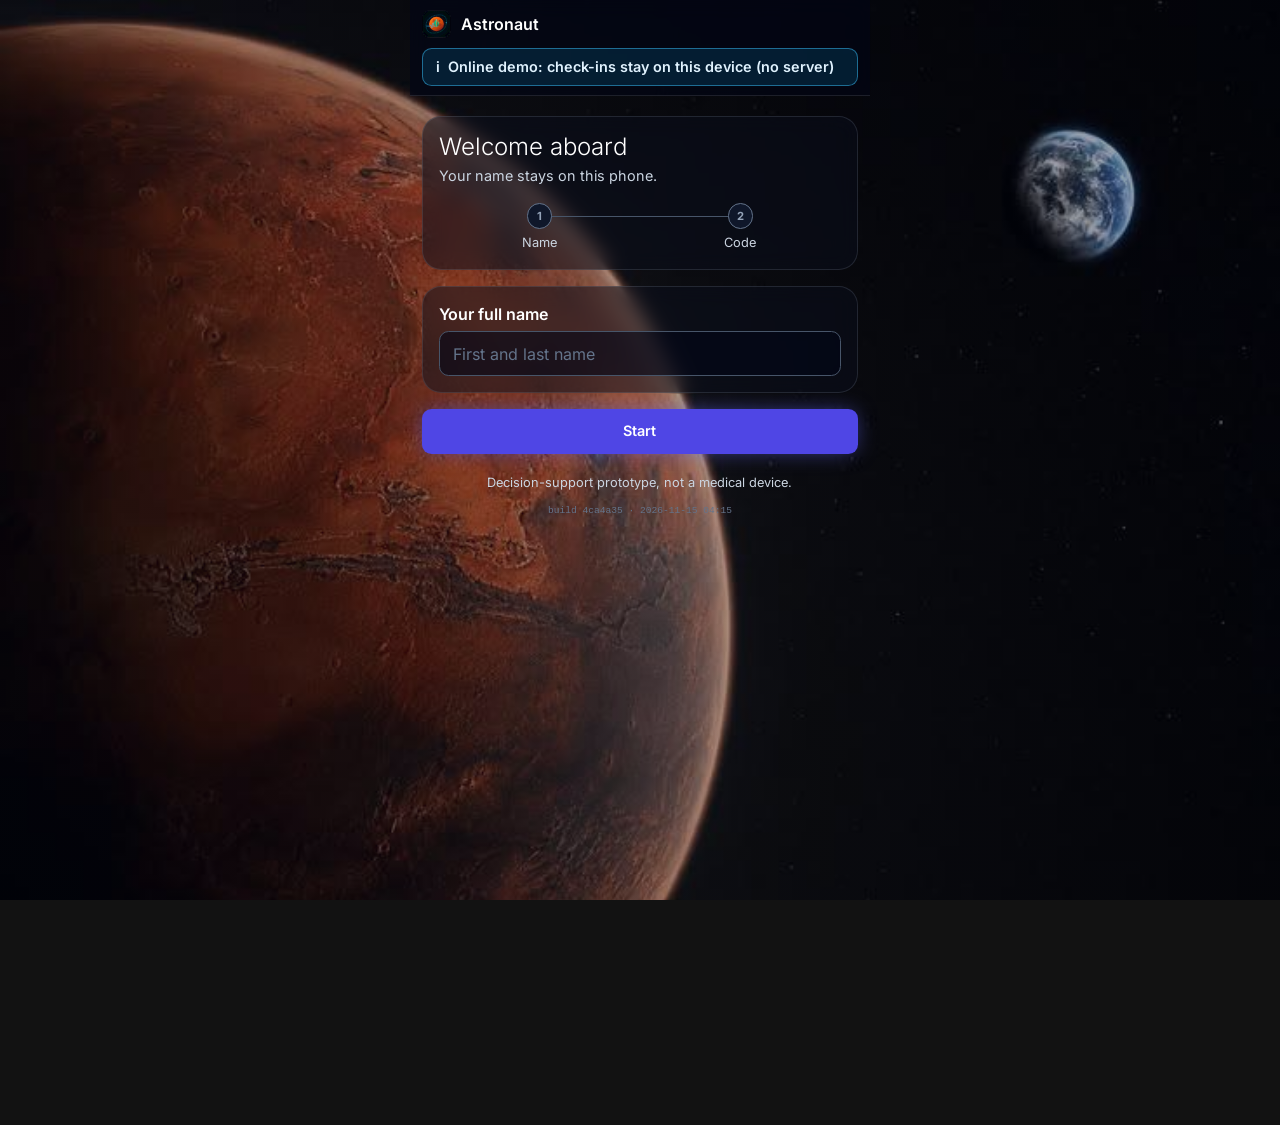
==== commit b05c2e4b: "Slides: final 7-slide deck as HTML; latest logo/favicons; remove old assets Co-Authored-By: Claude O" ====
--- a/app/index.html
+++ b/app/index.html
@@ -5,11 +5,11 @@
     <meta name="viewport" content="width=device-width, initial-scale=1.0, viewport-fit=cover" />
     <meta name="theme-color" content="#020617" />
     <meta name="description" content="Offline-first daily health check-in for crew members." />
-    <link rel="icon" href="/app/favicon.ico?v=3" sizes="any" />
-    <link rel="icon" type="image/png" href="/app/logo/logo-192.png?v=3" />
-    <link rel="apple-touch-icon" href="/app/apple-touch-icon.png?v=3" />
+    <link rel="icon" href="/app/favicon.ico?v=4" sizes="any" />
+    <link rel="icon" type="image/png" href="/app/logo/logo-192.png?v=4" />
+    <link rel="apple-touch-icon" href="/app/apple-touch-icon.png?v=4" />
     <title>NurtureAI Astronaut</title>
-    <script type="module" crossorigin src="/app/assets/index-CStSE4xU.js"></script>
+    <script type="module" crossorigin src="/app/assets/index-BuB1vaOj.js"></script>
     <link rel="stylesheet" crossorigin href="/app/assets/index-CRqtPwnU.css">
   <link rel="manifest" href="/app/manifest.webmanifest"><script id="vite-plugin-pwa:register-sw" src="/app/registerSW.js"></script></head>
   <body>
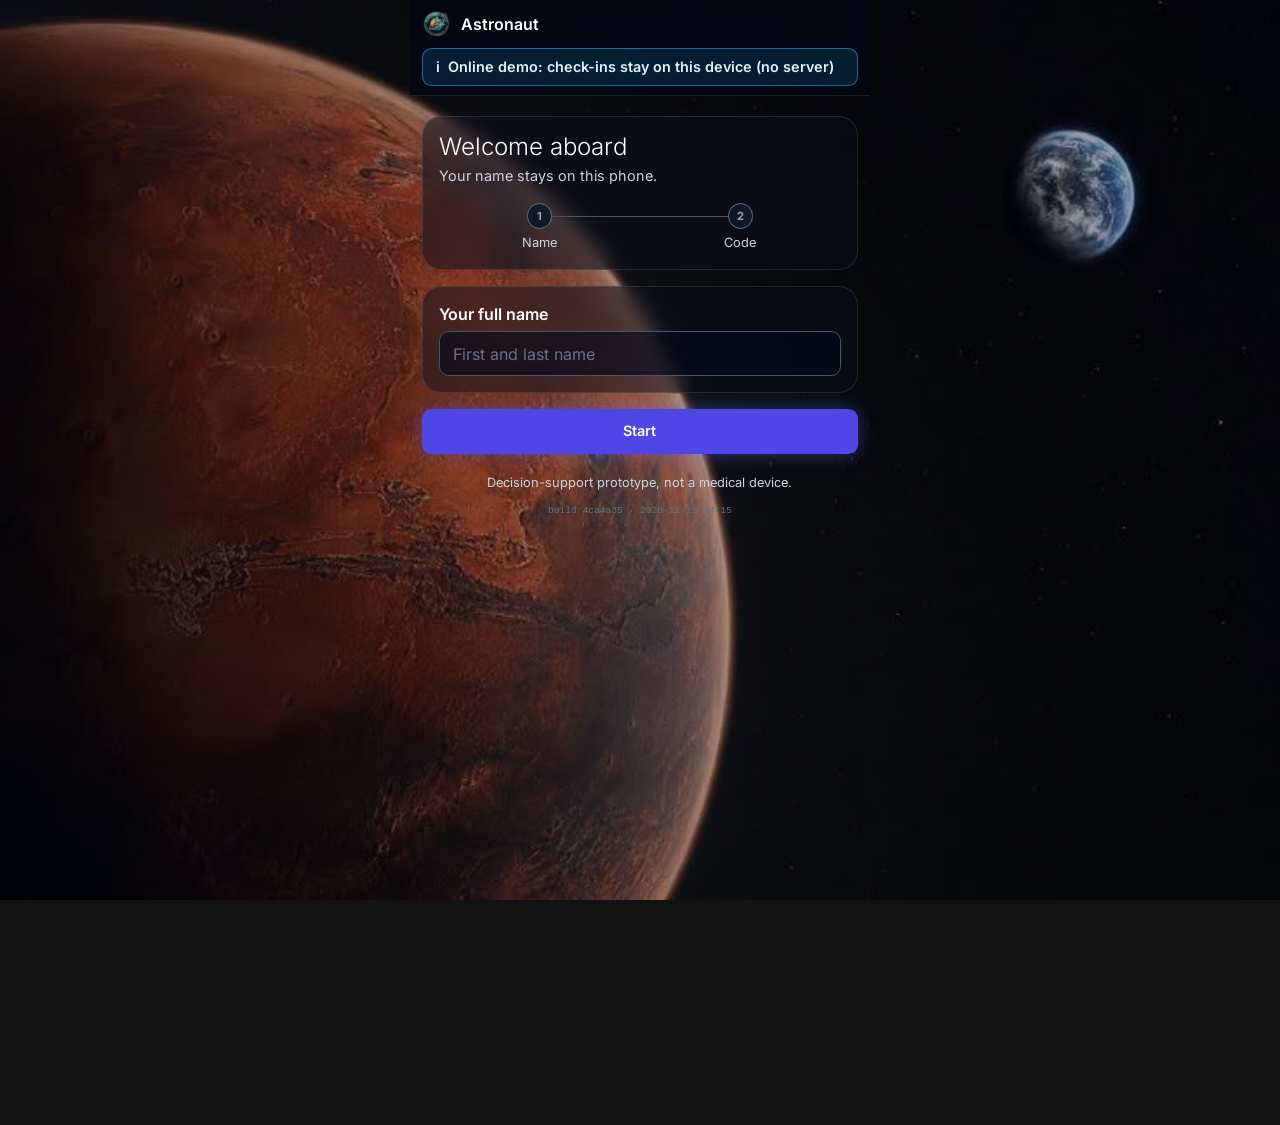
==== commit 4dd908b0: "brand: embed official aerospace mission emblem into logo-horizontal.svg, app logo, and bump cache v=" ====
--- a/app/index.html
+++ b/app/index.html
@@ -5,9 +5,9 @@
     <meta name="viewport" content="width=device-width, initial-scale=1.0, viewport-fit=cover" />
     <meta name="theme-color" content="#020617" />
     <meta name="description" content="Offline-first daily health check-in for crew members." />
-    <link rel="icon" href="/app/favicon.ico?v=4" sizes="any" />
-    <link rel="icon" type="image/png" href="/app/logo/logo-192.png?v=4" />
-    <link rel="apple-touch-icon" href="/app/apple-touch-icon.png?v=4" />
+    <link rel="icon" href="/app/favicon.ico?v=5" sizes="any" />
+    <link rel="icon" type="image/png" href="/app/logo/logo-192.png?v=5" />
+    <link rel="apple-touch-icon" href="/app/apple-touch-icon.png?v=5" />
     <title>NurtureAI Astronaut</title>
     <script type="module" crossorigin src="/app/assets/index-BuB1vaOj.js"></script>
     <link rel="stylesheet" crossorigin href="/app/assets/index-CRqtPwnU.css">
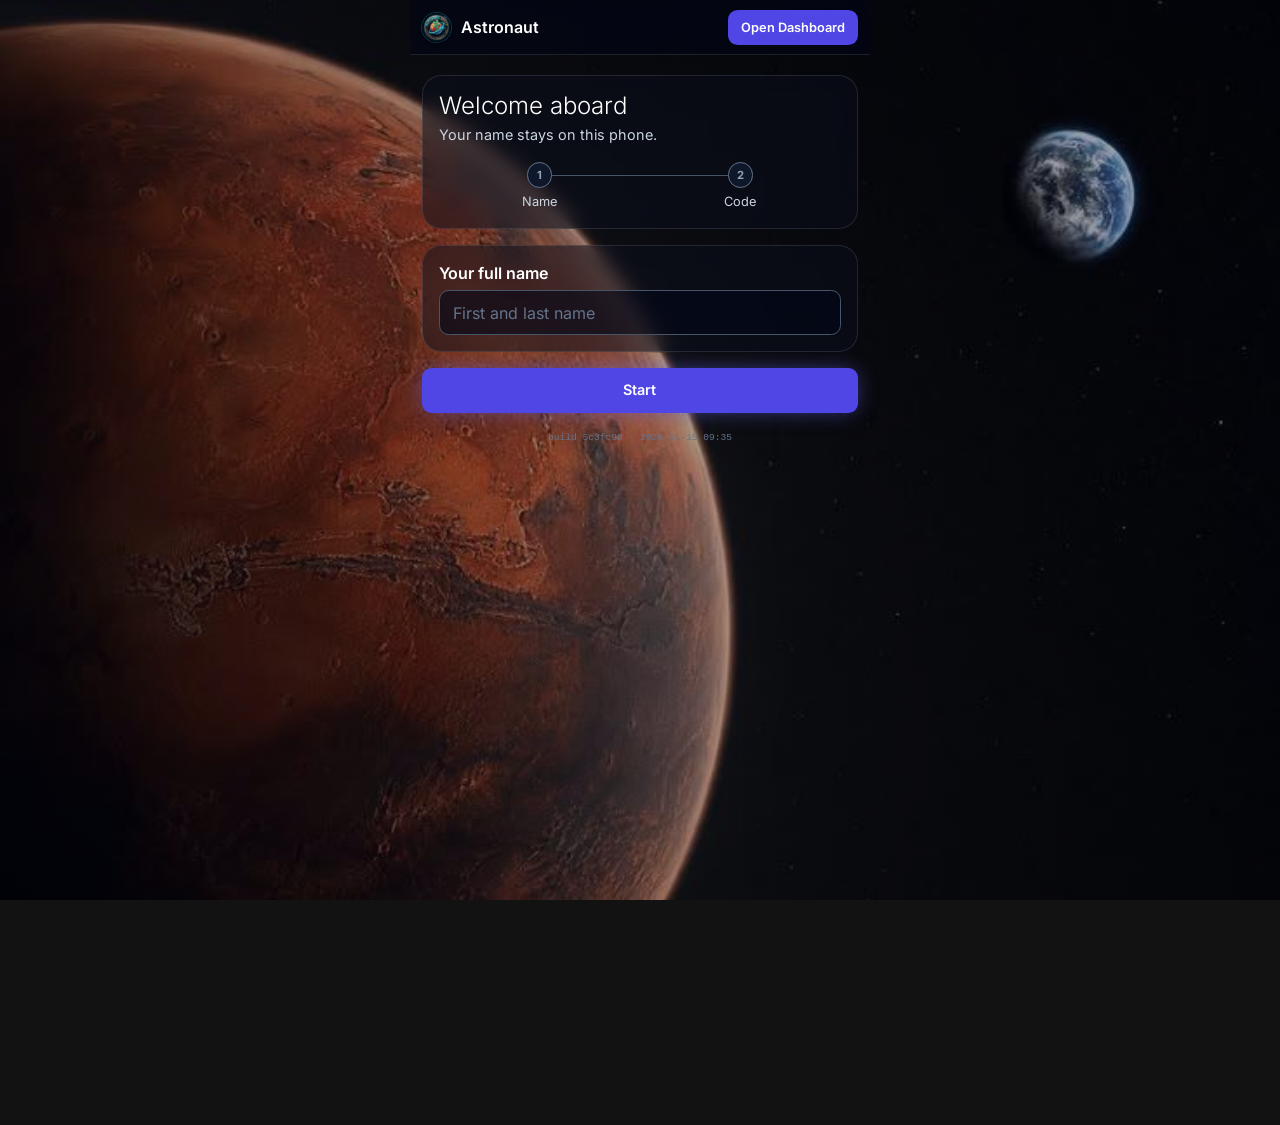
==== commit 613c27ce: "Site: live backend (Render)" ====
--- a/app/index.html
+++ b/app/index.html
@@ -1,18 +1,19 @@
-<!doctype html>
-<html lang="en">
-  <head>
-    <meta charset="UTF-8" />
-    <meta name="viewport" content="width=device-width, initial-scale=1.0, viewport-fit=cover" />
-    <meta name="theme-color" content="#020617" />
-    <meta name="description" content="Offline-first daily health check-in for crew members." />
-    <link rel="icon" href="/app/favicon.ico?v=5" sizes="any" />
-    <link rel="icon" type="image/png" href="/app/logo/logo-192.png?v=5" />
-    <link rel="apple-touch-icon" href="/app/apple-touch-icon.png?v=5" />
-    <title>NurtureAI Astronaut</title>
-    <script type="module" crossorigin src="/app/assets/index-BuB1vaOj.js"></script>
-    <link rel="stylesheet" crossorigin href="/app/assets/index-CRqtPwnU.css">
-  <link rel="manifest" href="/app/manifest.webmanifest"><script id="vite-plugin-pwa:register-sw" src="/app/registerSW.js"></script></head>
-  <body>
-    <div id="root"></div>
-  </body>
-</html>
+<!doctype html>
+<html lang="en">
+  <head>
+    <meta charset="UTF-8" />
+    <meta name="viewport" content="width=device-width, initial-scale=1.0, viewport-fit=cover" />
+    <meta name="theme-color" content="#020617" />
+    <meta name="description" content="Offline-first daily health check-in for crew members." />
+    <link rel="icon" href="/app/favicon.ico?v=5" sizes="any" />
+    <link rel="icon" type="image/png" href="/app/logo/logo-192.png?v=5" />
+    <link rel="apple-touch-icon" href="/app/apple-touch-icon.png?v=5" />
+    <title>NurtureAI Astronaut</title>
+    <script type="module" crossorigin src="/app/assets/index-hGFAL8xk.js"></script>
+    <link rel="stylesheet" crossorigin href="/app/assets/index-C3r-mcfU.css">
+  <link rel="manifest" href="/app/manifest.webmanifest"><script id="vite-plugin-pwa:register-sw" src="/app/registerSW.js"></script></head>
+  <body>
+    <div id="root"></div>+
+  </body>
+</html>
--- a/app/assets/index-C3r-mcfU.css
+++ b/app/assets/index-C3r-mcfU.css
@@ -0,0 +1 @@
+@font-face{font-family:Inter;src:url(/app/fonts/inter-latin-var.woff2) format("woff2");font-weight:100 900;font-style:normal;font-display:swap}*,:before,:after{--tw-border-spacing-x: 0;--tw-border-spacing-y: 0;--tw-translate-x: 0;--tw-translate-y: 0;--tw-rotate: 0;--tw-skew-x: 0;--tw-skew-y: 0;--tw-scale-x: 1;--tw-scale-y: 1;--tw-pan-x: ;--tw-pan-y: ;--tw-pinch-zoom: ;--tw-scroll-snap-strictness: proximity;--tw-gradient-from-position: ;--tw-gradient-via-position: ;--tw-gradient-to-position: ;--tw-ordinal: ;--tw-slashed-zero: ;--tw-numeric-figure: ;--tw-numeric-spacing: ;--tw-numeric-fraction: ;--tw-ring-inset: ;--tw-ring-offset-width: 0px;--tw-ring-offset-color: #fff;--tw-ring-color: rgb(59 130 246 / .5);--tw-ring-offset-shadow: 0 0 #0000;--tw-ring-shadow: 0 0 #0000;--tw-shadow: 0 0 #0000;--tw-shadow-colored: 0 0 #0000;--tw-blur: ;--tw-brightness: ;--tw-contrast: ;--tw-grayscale: ;--tw-hue-rotate: ;--tw-invert: ;--tw-saturate: ;--tw-sepia: ;--tw-drop-shadow: ;--tw-backdrop-blur: ;--tw-backdrop-brightness: ;--tw-backdrop-contrast: ;--tw-backdrop-grayscale: ;--tw-backdrop-hue-rotate: ;--tw-backdrop-invert: ;--tw-backdrop-opacity: ;--tw-backdrop-saturate: ;--tw-backdrop-sepia: ;--tw-contain-size: ;--tw-contain-layout: ;--tw-contain-paint: ;--tw-contain-style: }::backdrop{--tw-border-spacing-x: 0;--tw-border-spacing-y: 0;--tw-translate-x: 0;--tw-translate-y: 0;--tw-rotate: 0;--tw-skew-x: 0;--tw-skew-y: 0;--tw-scale-x: 1;--tw-scale-y: 1;--tw-pan-x: ;--tw-pan-y: ;--tw-pinch-zoom: ;--tw-scroll-snap-strictness: proximity;--tw-gradient-from-position: ;--tw-gradient-via-position: ;--tw-gradient-to-position: ;--tw-ordinal: ;--tw-slashed-zero: ;--tw-numeric-figure: ;--tw-numeric-spacing: ;--tw-numeric-fraction: ;--tw-ring-inset: ;--tw-ring-offset-width: 0px;--tw-ring-offset-color: #fff;--tw-ring-color: rgb(59 130 246 / .5);--tw-ring-offset-shadow: 0 0 #0000;--tw-ring-shadow: 0 0 #0000;--tw-shadow: 0 0 #0000;--tw-shadow-colored: 0 0 #0000;--tw-blur: ;--tw-brightness: ;--tw-contrast: ;--tw-grayscale: ;--tw-hue-rotate: ;--tw-invert: ;--tw-saturate: ;--tw-sepia: ;--tw-drop-shadow: ;--tw-backdrop-blur: ;--tw-backdrop-brightness: ;--tw-backdrop-contrast: ;--tw-backdrop-grayscale: ;--tw-backdrop-hue-rotate: ;--tw-backdrop-invert: ;--tw-backdrop-opacity: ;--tw-backdrop-saturate: ;--tw-backdrop-sepia: ;--tw-contain-size: ;--tw-contain-layout: ;--tw-contain-paint: ;--tw-contain-style: }*,:before,:after{box-sizing:border-box;border-width:0;border-style:solid;border-color:#e5e7eb}:before,:after{--tw-content: ""}html,:host{line-height:1.5;-webkit-text-size-adjust:100%;-moz-tab-size:4;-o-tab-size:4;tab-size:4;font-family:Inter,Segoe UI,system-ui,-apple-system,Roboto,sans-serif;font-feature-settings:normal;font-variation-settings:normal;-webkit-tap-highlight-color:transparent}body{margin:0;line-height:inherit}hr{height:0;color:inherit;border-top-width:1px}abbr:where([title]){-webkit-text-decoration:underline dotted;text-decoration:underline dotted}h1,h2,h3,h4,h5,h6{font-size:inherit;font-weight:inherit}a{color:inherit;text-decoration:inherit}b,strong{font-weight:bolder}code,kbd,samp,pre{font-family:ui-monospace,SFMono-Regular,Menlo,Monaco,Consolas,Liberation Mono,Courier New,monospace;font-feature-settings:normal;font-variation-settings:normal;font-size:1em}small{font-size:80%}sub,sup{font-size:75%;line-height:0;position:relative;vertical-align:baseline}sub{bottom:-.25em}sup{top:-.5em}table{text-indent:0;border-color:inherit;border-collapse:collapse}button,input,optgroup,select,textarea{font-family:inherit;font-feature-settings:inherit;font-variation-settings:inherit;font-size:100%;font-weight:inherit;line-height:inherit;letter-spacing:inherit;color:inherit;margin:0;padding:0}button,select{text-transform:none}button,input:where([type=button]),input:where([type=reset]),input:where([type=submit]){-webkit-appearance:button;background-color:transparent;background-image:none}:-moz-focusring{outline:auto}:-moz-ui-invalid{box-shadow:none}progress{vertical-align:baseline}::-webkit-inner-spin-button,::-webkit-outer-spin-button{height:auto}[type=search]{-webkit-appearance:textfield;outline-offset:-2px}::-webkit-search-decoration{-webkit-appearance:none}::-webkit-file-upload-button{-webkit-appearance:button;font:inherit}summary{display:list-item}blockquote,dl,dd,h1,h2,h3,h4,h5,h6,hr,figure,p,pre{margin:0}fieldset{margin:0;padding:0}legend{padding:0}ol,ul,menu{list-style:none;margin:0;padding:0}dialog{padding:0}textarea{resize:vertical}input::-moz-placeholder,textarea::-moz-placeholder{opacity:1;color:#9ca3af}input::placeholder,textarea::placeholder{opacity:1;color:#9ca3af}button,[role=button]{cursor:pointer}:disabled{cursor:default}img,svg,video,canvas,audio,iframe,embed,object{display:block;vertical-align:middle}img,video{max-width:100%;height:auto}[hidden]:where(:not([hidden=until-found])){display:none}.glass{border-radius:1.5rem;border-width:1px;--tw-backdrop-blur: blur(12px);-webkit-backdrop-filter:var(--tw-backdrop-blur) var(--tw-backdrop-brightness) var(--tw-backdrop-contrast) var(--tw-backdrop-grayscale) var(--tw-backdrop-hue-rotate) var(--tw-backdrop-invert) var(--tw-backdrop-opacity) var(--tw-backdrop-saturate) var(--tw-backdrop-sepia);backdrop-filter:var(--tw-backdrop-blur) var(--tw-backdrop-brightness) var(--tw-backdrop-contrast) var(--tw-backdrop-grayscale) var(--tw-backdrop-hue-rotate) var(--tw-backdrop-invert) var(--tw-backdrop-opacity) var(--tw-backdrop-saturate) var(--tw-backdrop-sepia);background:#0a0e1c80;border-color:#94a3b82e}.btn-primary{display:inline-flex;min-height:56px;align-items:center;justify-content:center;gap:.5rem;border-radius:.75rem;padding-left:2rem;padding-right:2rem;font-size:1.125rem;line-height:1.75rem;font-weight:600;--tw-text-opacity: 1;color:rgb(255 255 255 / var(--tw-text-opacity, 1))}.btn-primary:active{--tw-brightness: brightness(1.1);filter:var(--tw-blur) var(--tw-brightness) var(--tw-contrast) var(--tw-grayscale) var(--tw-hue-rotate) var(--tw-invert) var(--tw-saturate) var(--tw-sepia) var(--tw-drop-shadow)}.btn-primary:disabled{opacity:.5}.btn-primary{background:#4f46e5;box-shadow:0 0 28px -6px #6366f1b3}.btn-secondary{display:inline-flex;min-height:52px;align-items:center;justify-content:center;gap:.5rem;border-radius:.75rem;border-width:1px;border-color:#94a3b880;padding-left:2rem;padding-right:2rem;font-size:1.125rem;line-height:1.75rem;font-weight:600;--tw-text-opacity: 1;color:rgb(255 255 255 / var(--tw-text-opacity, 1))}.btn-secondary:active{background-color:#ffffff1a}.sr-only{position:absolute;width:1px;height:1px;padding:0;margin:-1px;overflow:hidden;clip:rect(0,0,0,0);white-space:nowrap;border-width:0}.collapse{visibility:collapse}.static{position:static}.fixed{position:fixed}.absolute{position:absolute}.relative{position:relative}.sticky{position:sticky}.inset-x-0{left:0;right:0}.bottom-0{bottom:0}.right-1\/2{right:50%}.top-0{top:0}.top-4{top:1rem}.z-10{z-index:10}.m-4{margin:1rem}.mx-auto{margin-left:auto;margin-right:auto}.mb-1{margin-bottom:.25rem}.mt-1{margin-top:.25rem}.mt-1\.5{margin-top:.375rem}.mt-2{margin-top:.5rem}.mt-3{margin-top:.75rem}.block{display:block}.flex{display:flex}.inline-flex{display:inline-flex}.grid{display:grid}.h-2{height:.5rem}.h-3{height:.75rem}.h-4{height:1rem}.h-5{height:1.25rem}.h-8{height:2rem}.h-9{height:2.25rem}.h-px{height:1px}.min-h-11{min-height:2.75rem}.min-h-14{min-height:3.5rem}.min-h-16{min-height:4rem}.min-h-20{min-height:5rem}.min-h-8{min-height:2rem}.min-h-screen{min-height:100vh}.w-14{width:3.5rem}.w-16{width:4rem}.w-2{width:.5rem}.w-24{width:6rem}.w-3{width:.75rem}.w-4{width:1rem}.w-5{width:1.25rem}.w-8{width:2rem}.w-9{width:2.25rem}.w-full{width:100%}.min-w-0{min-width:0px}.max-w-xl{max-width:36rem}.flex-1{flex:1 1 0%}.shrink-0{flex-shrink:0}.grid-cols-2{grid-template-columns:repeat(2,minmax(0,1fr))}.grid-cols-5{grid-template-columns:repeat(5,minmax(0,1fr))}.flex-col{flex-direction:column}.flex-wrap{flex-wrap:wrap}.place-items-center{place-items:center}.items-start{align-items:flex-start}.items-center{align-items:center}.items-stretch{align-items:stretch}.justify-center{justify-content:center}.justify-between{justify-content:space-between}.gap-1{gap:.25rem}.gap-1\.5{gap:.375rem}.gap-2{gap:.5rem}.gap-2\.5{gap:.625rem}.gap-3{gap:.75rem}.space-y-1>:not([hidden])~:not([hidden]){--tw-space-y-reverse: 0;margin-top:calc(.25rem * calc(1 - var(--tw-space-y-reverse)));margin-bottom:calc(.25rem * var(--tw-space-y-reverse))}.space-y-2>:not([hidden])~:not([hidden]){--tw-space-y-reverse: 0;margin-top:calc(.5rem * calc(1 - var(--tw-space-y-reverse)));margin-bottom:calc(.5rem * var(--tw-space-y-reverse))}.space-y-2\.5>:not([hidden])~:not([hidden]){--tw-space-y-reverse: 0;margin-top:calc(.625rem * calc(1 - var(--tw-space-y-reverse)));margin-bottom:calc(.625rem * var(--tw-space-y-reverse))}.space-y-3>:not([hidden])~:not([hidden]){--tw-space-y-reverse: 0;margin-top:calc(.75rem * calc(1 - var(--tw-space-y-reverse)));margin-bottom:calc(.75rem * var(--tw-space-y-reverse))}.space-y-4>:not([hidden])~:not([hidden]){--tw-space-y-reverse: 0;margin-top:calc(1rem * calc(1 - var(--tw-space-y-reverse)));margin-bottom:calc(1rem * var(--tw-space-y-reverse))}.space-y-5>:not([hidden])~:not([hidden]){--tw-space-y-reverse: 0;margin-top:calc(1.25rem * calc(1 - var(--tw-space-y-reverse)));margin-bottom:calc(1.25rem * var(--tw-space-y-reverse))}.truncate{overflow:hidden;text-overflow:ellipsis;white-space:nowrap}.rounded-2xl{border-radius:1rem}.rounded-full{border-radius:9999px}.rounded-lg{border-radius:.5rem}.rounded-xl{border-radius:.75rem}.border{border-width:1px}.border-2{border-width:2px}.border-b{border-bottom-width:1px}.border-t{border-top-width:1px}.border-t-2{border-top-width:2px}.border-dashed{border-style:dashed}.border-amber-400\/50{border-color:#fbbf2480}.border-amber-500\/40{border-color:#f59e0b66}.border-emerald-400{--tw-border-opacity: 1;border-color:rgb(52 211 153 / var(--tw-border-opacity, 1))}.border-emerald-400\/50{border-color:#34d39980}.border-emerald-500\/40{border-color:#10b98166}.border-indigo-400{--tw-border-opacity: 1;border-color:rgb(129 140 248 / var(--tw-border-opacity, 1))}.border-red-400{--tw-border-opacity: 1;border-color:rgb(248 113 113 / var(--tw-border-opacity, 1))}.border-red-400\/60{border-color:#f8717199}.border-red-500\/40{border-color:#ef444466}.border-red-500\/50{border-color:#ef444480}.border-sky-400\/50{border-color:#38bdf880}.border-sky-500\/40{border-color:#0ea5e966}.border-slate-400\/50{border-color:#94a3b880}.border-slate-500{--tw-border-opacity: 1;border-color:rgb(100 116 139 / var(--tw-border-opacity, 1))}.border-slate-500\/60{border-color:#64748b99}.border-slate-600{--tw-border-opacity: 1;border-color:rgb(71 85 105 / var(--tw-border-opacity, 1))}.border-white\/10{border-color:#ffffff1a}.bg-amber-400{--tw-bg-opacity: 1;background-color:rgb(251 191 36 / var(--tw-bg-opacity, 1))}.bg-amber-500\/10{background-color:#f59e0b1a}.bg-amber-500\/15{background-color:#f59e0b26}.bg-emerald-400{--tw-bg-opacity: 1;background-color:rgb(52 211 153 / var(--tw-bg-opacity, 1))}.bg-emerald-400\/60{background-color:#34d39999}.bg-emerald-500\/10{background-color:#10b9811a}.bg-emerald-500\/15{background-color:#10b98126}.bg-indigo-500\/25{background-color:#6366f140}.bg-indigo-600{--tw-bg-opacity: 1;background-color:rgb(79 70 229 / var(--tw-bg-opacity, 1))}.bg-red-500{--tw-bg-opacity: 1;background-color:rgb(239 68 68 / var(--tw-bg-opacity, 1))}.bg-red-500\/10{background-color:#ef44441a}.bg-red-500\/15{background-color:#ef444426}.bg-sky-500\/15{background-color:#0ea5e926}.bg-slate-600{--tw-bg-opacity: 1;background-color:rgb(71 85 105 / var(--tw-bg-opacity, 1))}.bg-slate-900{--tw-bg-opacity: 1;background-color:rgb(15 23 42 / var(--tw-bg-opacity, 1))}.bg-slate-950\/50{background-color:#02061780}.bg-slate-950\/60{background-color:#02061799}.bg-slate-950\/70{background-color:#020617b3}.object-contain{-o-object-fit:contain;object-fit:contain}.p-2\.5{padding:.625rem}.p-3{padding:.75rem}.p-4{padding:1rem}.p-5{padding:1.25rem}.px-1{padding-left:.25rem;padding-right:.25rem}.px-3{padding-left:.75rem;padding-right:.75rem}.px-4{padding-left:1rem;padding-right:1rem}.py-1{padding-top:.25rem;padding-bottom:.25rem}.py-1\.5{padding-top:.375rem;padding-bottom:.375rem}.py-2\.5{padding-top:.625rem;padding-bottom:.625rem}.py-6{padding-top:1.5rem;padding-bottom:1.5rem}.pb-24{padding-bottom:6rem}.pb-3{padding-bottom:.75rem}.pb-4{padding-bottom:1rem}.pb-\[env\(safe-area-inset-bottom\)\]{padding-bottom:env(safe-area-inset-bottom)}.pt-4{padding-top:1rem}.pt-\[max\(0\.75rem\,env\(safe-area-inset-top\)\)\]{padding-top:max(.75rem,env(safe-area-inset-top))}.text-center{text-align:center}.text-right{text-align:right}.font-mono{font-family:ui-monospace,SFMono-Regular,Menlo,Monaco,Consolas,Liberation Mono,Courier New,monospace}.text-2xl{font-size:1.5rem;line-height:2rem}.text-3xl{font-size:1.875rem;line-height:2.25rem}.text-base{font-size:1rem;line-height:1.5rem}.text-lg{font-size:1.125rem;line-height:1.75rem}.text-sm{font-size:.875rem;line-height:1.25rem}.text-xl{font-size:1.25rem;line-height:1.75rem}.text-xs{font-size:.75rem;line-height:1rem}.font-bold{font-weight:700}.font-light{font-weight:300}.font-normal{font-weight:400}.font-semibold{font-weight:600}.uppercase{text-transform:uppercase}.lowercase{text-transform:lowercase}.italic{font-style:italic}.leading-none{line-height:1}.leading-relaxed{line-height:1.625}.leading-snug{line-height:1.375}.text-amber-100{--tw-text-opacity: 1;color:rgb(254 243 199 / var(--tw-text-opacity, 1))}.text-amber-300{--tw-text-opacity: 1;color:rgb(252 211 77 / var(--tw-text-opacity, 1))}.text-emerald-200{--tw-text-opacity: 1;color:rgb(167 243 208 / var(--tw-text-opacity, 1))}.text-emerald-300{--tw-text-opacity: 1;color:rgb(110 231 183 / var(--tw-text-opacity, 1))}.text-indigo-300{--tw-text-opacity: 1;color:rgb(165 180 252 / var(--tw-text-opacity, 1))}.text-red-100{--tw-text-opacity: 1;color:rgb(254 226 226 / var(--tw-text-opacity, 1))}.text-red-200{--tw-text-opacity: 1;color:rgb(254 202 202 / var(--tw-text-opacity, 1))}.text-red-300{--tw-text-opacity: 1;color:rgb(252 165 165 / var(--tw-text-opacity, 1))}.text-sky-100{--tw-text-opacity: 1;color:rgb(224 242 254 / var(--tw-text-opacity, 1))}.text-sky-300{--tw-text-opacity: 1;color:rgb(125 211 252 / var(--tw-text-opacity, 1))}.text-slate-100{--tw-text-opacity: 1;color:rgb(241 245 249 / var(--tw-text-opacity, 1))}.text-slate-200{--tw-text-opacity: 1;color:rgb(226 232 240 / var(--tw-text-opacity, 1))}.text-slate-300{--tw-text-opacity: 1;color:rgb(203 213 225 / var(--tw-text-opacity, 1))}.text-slate-400{--tw-text-opacity: 1;color:rgb(148 163 184 / var(--tw-text-opacity, 1))}.text-slate-500{--tw-text-opacity: 1;color:rgb(100 116 139 / var(--tw-text-opacity, 1))}.text-slate-950{--tw-text-opacity: 1;color:rgb(2 6 23 / var(--tw-text-opacity, 1))}.text-white{--tw-text-opacity: 1;color:rgb(255 255 255 / var(--tw-text-opacity, 1))}.underline{text-decoration-line:underline}.underline-offset-4{text-underline-offset:4px}.opacity-80{opacity:.8}.shadow-\[0_0_18px_rgba\(99\,102\,241\,0\.45\)\]{--tw-shadow: 0 0 18px rgba(99,102,241,.45);--tw-shadow-colored: 0 0 18px var(--tw-shadow-color);box-shadow:var(--tw-ring-offset-shadow, 0 0 #0000),var(--tw-ring-shadow, 0 0 #0000),var(--tw-shadow)}.shadow-md{--tw-shadow: 0 4px 6px -1px rgb(0 0 0 / .1), 0 2px 4px -2px rgb(0 0 0 / .1);--tw-shadow-colored: 0 4px 6px -1px var(--tw-shadow-color), 0 2px 4px -2px var(--tw-shadow-color);box-shadow:var(--tw-ring-offset-shadow, 0 0 #0000),var(--tw-ring-shadow, 0 0 #0000),var(--tw-shadow)}.ring-1{--tw-ring-offset-shadow: var(--tw-ring-inset) 0 0 0 var(--tw-ring-offset-width) var(--tw-ring-offset-color);--tw-ring-shadow: var(--tw-ring-inset) 0 0 0 calc(1px + var(--tw-ring-offset-width)) var(--tw-ring-color);box-shadow:var(--tw-ring-offset-shadow),var(--tw-ring-shadow),var(--tw-shadow, 0 0 #0000)}.ring-cyan-400\/30{--tw-ring-color: rgb(34 211 238 / .3)}.filter{filter:var(--tw-blur) var(--tw-brightness) var(--tw-contrast) var(--tw-grayscale) var(--tw-hue-rotate) var(--tw-invert) var(--tw-saturate) var(--tw-sepia) var(--tw-drop-shadow)}.backdrop-blur-md{--tw-backdrop-blur: blur(12px);-webkit-backdrop-filter:var(--tw-backdrop-blur) var(--tw-backdrop-brightness) var(--tw-backdrop-contrast) var(--tw-backdrop-grayscale) var(--tw-backdrop-hue-rotate) var(--tw-backdrop-invert) var(--tw-backdrop-opacity) var(--tw-backdrop-saturate) var(--tw-backdrop-sepia);backdrop-filter:var(--tw-backdrop-blur) var(--tw-backdrop-brightness) var(--tw-backdrop-contrast) var(--tw-backdrop-grayscale) var(--tw-backdrop-hue-rotate) var(--tw-backdrop-invert) var(--tw-backdrop-opacity) var(--tw-backdrop-saturate) var(--tw-backdrop-sepia)}:root{color-scheme:dark}html,body,#root{background:transparent}body{font-family:Inter,Segoe UI,system-ui,-apple-system,Roboto,sans-serif;color:#f8fafc;-webkit-tap-highlight-color:transparent;overscroll-behavior-y:none}body:before{content:"";position:fixed;top:0;right:0;bottom:0;left:0;z-index:-1;pointer-events:none;background:linear-gradient(#02061759,#02061759),url(/app/bg/space.jpg) center / cover no-repeat,#020617}button{touch-action:manipulation}@media (min-width: 1024px){html{zoom:.8}body,.min-h-screen{min-height:125vh}}:focus-visible{outline:3px solid #a5b4fc;outline-offset:2px}@media (prefers-reduced-motion: reduce){*,*:before,*:after{animation-duration:.001ms!important;animation-iteration-count:1!important;transition-duration:.001ms!important}}.placeholder\:text-lg::-moz-placeholder{font-size:1.125rem;line-height:1.75rem}.placeholder\:text-lg::placeholder{font-size:1.125rem;line-height:1.75rem}.placeholder\:text-slate-500::-moz-placeholder{--tw-text-opacity: 1;color:rgb(100 116 139 / var(--tw-text-opacity, 1))}.placeholder\:text-slate-500::placeholder{--tw-text-opacity: 1;color:rgb(100 116 139 / var(--tw-text-opacity, 1))}.focus\:border-indigo-400:focus{--tw-border-opacity: 1;border-color:rgb(129 140 248 / var(--tw-border-opacity, 1))}.focus\:outline-none:focus{outline:2px solid transparent;outline-offset:2px}.active\:bg-red-500\/20:active{background-color:#ef444433}.active\:bg-white\/10:active{background-color:#ffffff1a}.active\:brightness-110:active{--tw-brightness: brightness(1.1);filter:var(--tw-blur) var(--tw-brightness) var(--tw-contrast) var(--tw-grayscale) var(--tw-hue-rotate) var(--tw-invert) var(--tw-saturate) var(--tw-sepia) var(--tw-drop-shadow)}
